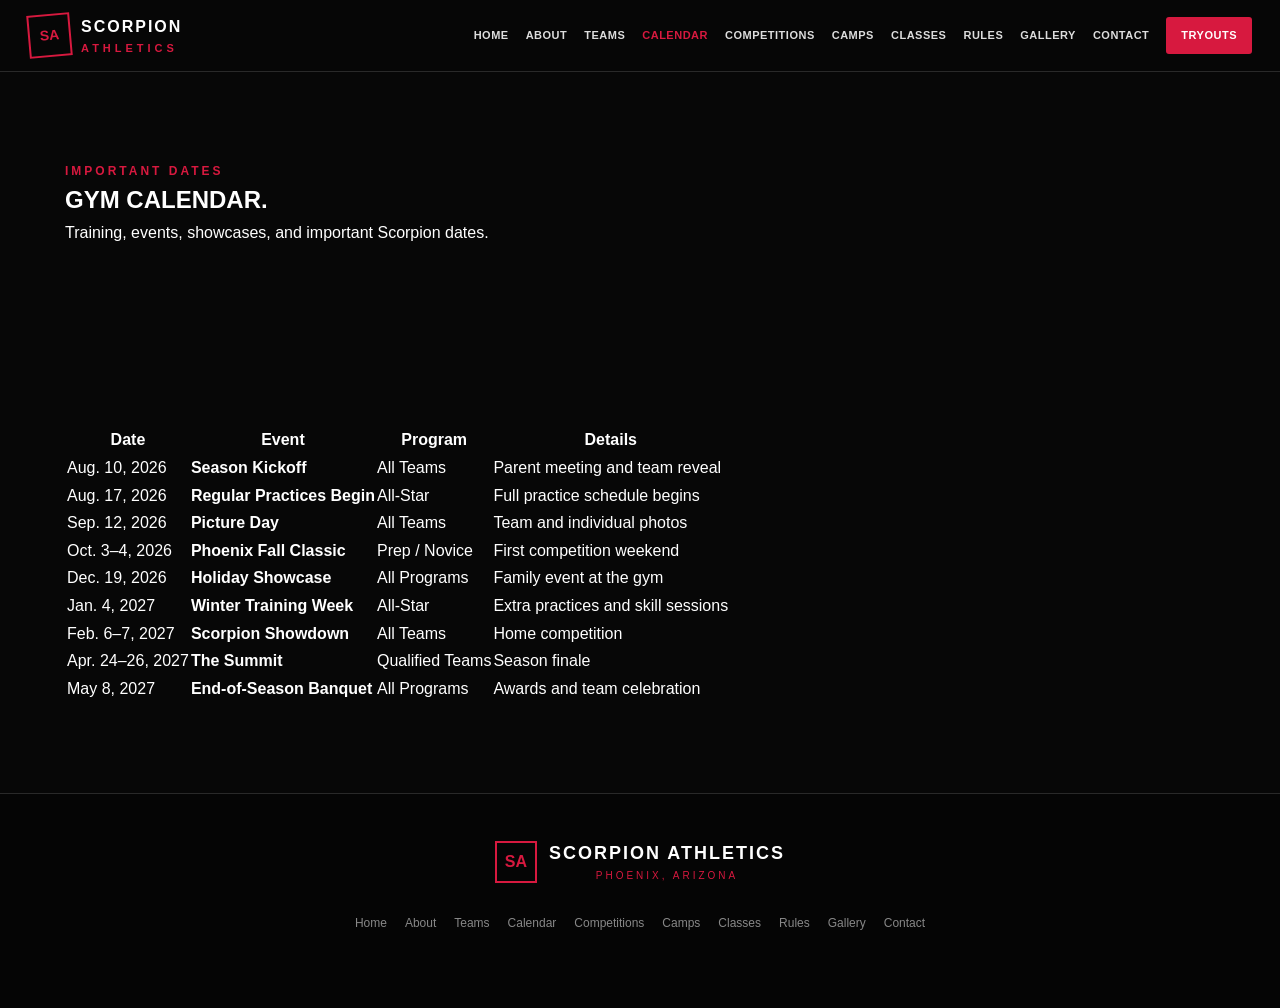
==== calendar.html @ 3fee91fb "Create calendar.html" ====
<!DOCTYPE html>
<html lang="en">

<head>

<meta charset="UTF-8">
<meta name="viewport" content="width=device-width, initial-scale=1.0">

<title>Calendar | Scorpion Athletics</title>

<link rel="stylesheet" href="style.css">

</head>

<body>

<header>

<div class="navbar">

<a class="logo" href="index.html">

<div class="logo-mark">SA</div>

<div>
<strong>SCORPION</strong>
<span>ATHLETICS</span>
</div>

</a>

<nav>

<a href="index.html">Home</a>
<a href="about.html">About</a>
<a href="teams.html">Teams</a>
<a class="active" href="calendar.html">Calendar</a>
<a href="competitions.html">Competitions</a>
<a href="camps.html">Camps</a>
<a href="classes.html">Classes</a>
<a href="rules.html">Rules</a>
<a href="gallery.html">Gallery</a>
<a href="contact.html">Contact</a>
<a class="tryout-button" href="tryouts.html">Tryouts</a>

</nav>

</div>

</header>


<section class="page-hero">

<div class="section-label">
IMPORTANT DATES
</div>

<h1>
GYM <span>CALENDAR.</span>
</h1>

<p>
Training, events, showcases, and
important Scorpion dates.
</p>

</section>


<section>

<div class="table-wrap">

<table class="schedule">

<tr>

<th>Date</th>
<th>Event</th>
<th>Program</th>
<th>Details</th>

</tr>


<tr>

<td>
Aug. 10, 2026
</td>

<td>
<strong>Season Kickoff</strong>
</td>

<td>
All Teams
</td>

<td>
Parent meeting and team reveal
</td>

</tr>


<tr>

<td>
Aug. 17, 2026
</td>

<td>
<strong>Regular Practices Begin</strong>
</td>

<td>
All-Star
</td>

<td>
Full practice schedule begins
</td>

</tr>


<tr>

<td>
Sep. 12, 2026
</td>

<td>
<strong>Picture Day</strong>
</td>

<td>
All Teams
</td>

<td>
Team and individual photos
</td>

</tr>


<tr>

<td>
Oct. 3–4, 2026
</td>

<td>
<strong>Phoenix Fall Classic</strong>
</td>

<td>
Prep / Novice
</td>

<td>
First competition weekend
</td>

</tr>


<tr>

<td>
Dec. 19, 2026
</td>

<td>
<strong>Holiday Showcase</strong>
</td>

<td>
All Programs
</td>

<td>
Family event at the gym
</td>

</tr>


<tr>

<td>
Jan. 4, 2027
</td>

<td>
<strong>Winter Training Week</strong>
</td>

<td>
All-Star
</td>

<td>
Extra practices and skill sessions
</td>

</tr>


<tr>

<td>
Feb. 6–7, 2027
</td>

<td>
<strong>Scorpion Showdown</strong>
</td>

<td>
All Teams
</td>

<td>
Home competition
</td>

</tr>


<tr>

<td>
Apr. 24–26, 2027
</td>

<td>
<strong>The Summit</strong>
</td>

<td>
Qualified Teams
</td>

<td>
Season finale
</td>

</tr>


<tr>

<td>
May 8, 2027
</td>

<td>
<strong>End-of-Season Banquet</strong>
</td>

<td>
All Programs
</td>

<td>
Awards and team celebration
</td>

</tr>

</table>

</div>

</section>


<footer>

<div class="footer-logo">

<div class="footer-mark">SA</div>

<div>
<strong>SCORPION ATHLETICS</strong>
<p>PHOENIX, ARIZONA</p>
</div>

</div>

<div class="footer-links">

<a href="index.html">Home</a>
<a href="about.html">About</a>
<a href="teams.html">Teams</a>
<a href="calendar.html">Calendar</a>
<a href="competitions.html">Competitions</a>
<a href="camps.html">Camps</a>
<a href="classes.html">Classes</a>
<a href="rules.html">Rules</a>
<a href="gallery.html">Gallery</a>
<a href="contact.html">Contact</a>

</div>

</footer>

</body>
</html>
---- style.css ----
/* =========================================
   SCORPION ATHLETICS
   WEBSITE STYLE
========================================= */

:root {

    --black: #070707;

    --dark: #0d0d0d;

    --card: #151515;

    --red: #d7193f;

    --dark-red: #94112d;

    --white: #ffffff;

    --gray: #a7a7a7;

    --border: #292929;

}


* {

    margin: 0;

    padding: 0;

    box-sizing: border-box;

    scroll-behavior: smooth;

}


body {

    background: var(--black);

    color: var(--white);

    font-family:
        Arial,
        Helvetica,
        sans-serif;

    line-height: 1.6;

}


a {

    color: inherit;

    text-decoration: none;

}


/* =========================================
   NAVIGATION
========================================= */


header {

    position: sticky;

    top: 0;

    z-index: 1000;

    background:
        rgba(7,7,7,.97);

    border-bottom:
        1px solid var(--border);

}


.navbar {

    max-width: 1400px;

    margin: auto;

    padding: 14px 28px;

    display: flex;

    justify-content: space-between;

    align-items: center;

    gap: 25px;

}


.logo {

    display: flex;

    align-items: center;

    gap: 10px;

    min-width: 190px;

}


.logo-mark {

    width: 43px;

    height: 43px;

    border:
        2px solid var(--red);

    display: flex;

    align-items: center;

    justify-content: center;

    color: var(--red);

    font-weight: 900;

    font-size: 14px;

    transform: rotate(-5deg);

}


.logo strong {

    display: block;

    font-size: 16px;

    letter-spacing: 2px;

}


.logo span {

    display: block;

    color: var(--red);

    font-size: 11px;

    letter-spacing: 4px;

    font-weight: bold;

}


nav {

    display: flex;

    align-items: center;

    flex-wrap: wrap;

    justify-content: flex-end;

    gap: 17px;

}


nav a {

    font-size: 11px;

    font-weight: 800;

    text-transform: uppercase;

    letter-spacing: .5px;

    color: #ddd;

}


nav a:hover,
nav a.active {

    color: var(--red);

}


.tryout-button {

    background: var(--red);

    color: white !important;

    padding: 10px 15px;

    border-radius: 3px;

}


/* =========================================
   HERO
========================================= */


.hero {

    min-height: 88vh;

    display: flex;

    align-items: center;

    justify-content: center;

    text-align: center;

    padding: 90px 25px;

    background:

        radial-gradient(
            circle at center,
            #501021 0%,
            #210b12 27%,
            #0b0809 58%,
            #070707 100%
        );

}


.hero-content {

    max-width: 900px;

}


.hero-logo {

    font-size: 24px;

    font-weight: 900;

    letter-spacing: 12px;

}


.hero-athletics {

    color: var(--red);

    font-weight: 900;

    letter-spacing: 8px;

    font-size: 14px;

}


.hero-location {

    margin-top: 20px;

    color: #aaa;

    font-size: 12px;

    letter-spacing: 4px;

    font-weight: bold;

}


.hero h1 {

    font-size:
        clamp(55px, 10vw, 125px);

    line-height: .85;

    letter-spacing: -6px;

    margin: 25px 0;

}


.hero h1 span {

    color: var(--red);

}


.hero p {

    color: #ccc;

    font-size: 19px;

    max-width: 650px;

    margin: auto;

}


.hero-buttons {

    margin-top: 30px;

}


.button {

    display: inline-block;

    padding: 14px 25px;

    background: var(--red);

    margin: 5px;

    font-size: 12px;

    font-weight: 900;

    letter-spacing: 1px;

    border-radius: 3px;

}


.button:hover {

    background: var(--dark-red);

}


.button.outline {

    background: transparent;

    border:
        1px solid #555;

}


/* =========================================
   SECTIONS
========================================= */


section {

    max-width: 1200px;

    margin: auto;

    padding: 90px 25px;

}


.section-label {

    color: var(--red);

    font-size: 12px;

    font-weight: 900;

    letter-spacing: 3px;

    text-transform: uppercase;

}


section h2 {

    font-size:
        clamp(35px, 5vw, 55px);

    line-height: 1;

    margin: 10px 0 25px;

}


.large-text {

    color: #aaa;

    max-width: 760px;

    font-size: 18px;

}


/* =========================================
   GYM INFORMATION
========================================= */


.gym-info {

    max-width: 100%;

    background: #101010;

    padding-left: max(25px, calc((100% - 1150px)/2));

    padding-right: max(25px, calc((100% - 1150px)/2));

}


.info-grid {

    display: grid;

    grid-template-columns:
        repeat(4, 1fr);

    gap: 15px;

    margin-top: 35px;

}


.info-card {

    background: #090909;

    border:
        1px solid var(--border);

    padding: 27px;

    min-height: 220px;

}


.info-card:hover {

    border-color: var(--red);

}


.info-icon {

    color: var(--red);

    font-size: 11px;

    letter-spacing: 2px;

    font-weight: bold;

    margin-bottom: 20px;

}


.info-card h3 {

    font-size: 20px;

    margin-bottom: 12px;

}


.info-card p {

    color: #999;

    font-size: 14px;

}


.info-card a {

    display: inline-block;

    margin-top: 18px;

    color: var(--red);

    font-size: 11px;

    font-weight: bold;

}


/* =========================================
   FOOTER
========================================= */


footer {

    background: #050505;

    border-top:
        1px solid var(--border);

    padding: 45px 25px;

    text-align: center;

}


.footer-logo {

    display: flex;

    justify-content: center;

    align-items: center;

    gap: 12px;

}


.footer-mark {

    width: 42px;

    height: 42px;

    border:
        2px solid var(--red);

    display: grid;

    place-items: center;

    color: var(--red);

    font-weight: bold;

}


.footer-logo strong {

    font-size: 18px;

    letter-spacing: 2px;

}


.footer-logo p {

    color: var(--red);

    font-size: 10px;

    letter-spacing: 3px;

}


.footer-links {

    display: flex;

    justify-content: center;

    flex-wrap: wrap;

    gap: 18px;

    margin: 30px 0;

}


.footer-links a {

    color: #888;

    font-size: 12px;

}


.footer-links a:hover {

    color: var(--red);

}


.copyright {

    color: #555;

    font-size: 11px;

}


/* =========================================
   MOBILE
========================================= */


@media(max-width: 1100px) {

    .navbar {

        flex-direction: column;

    }

    nav {

        justify-content: center;

    }

    .info-grid {

        grid-template-columns:
            repeat(2,1fr);

    }

}


@media(max-width: 600px) {

    .info-grid {

        grid-template-columns: 1fr;

    }

    .hero h1 {

        letter-spacing: -3px;

    }

    nav {

        gap: 10px;

    }

}
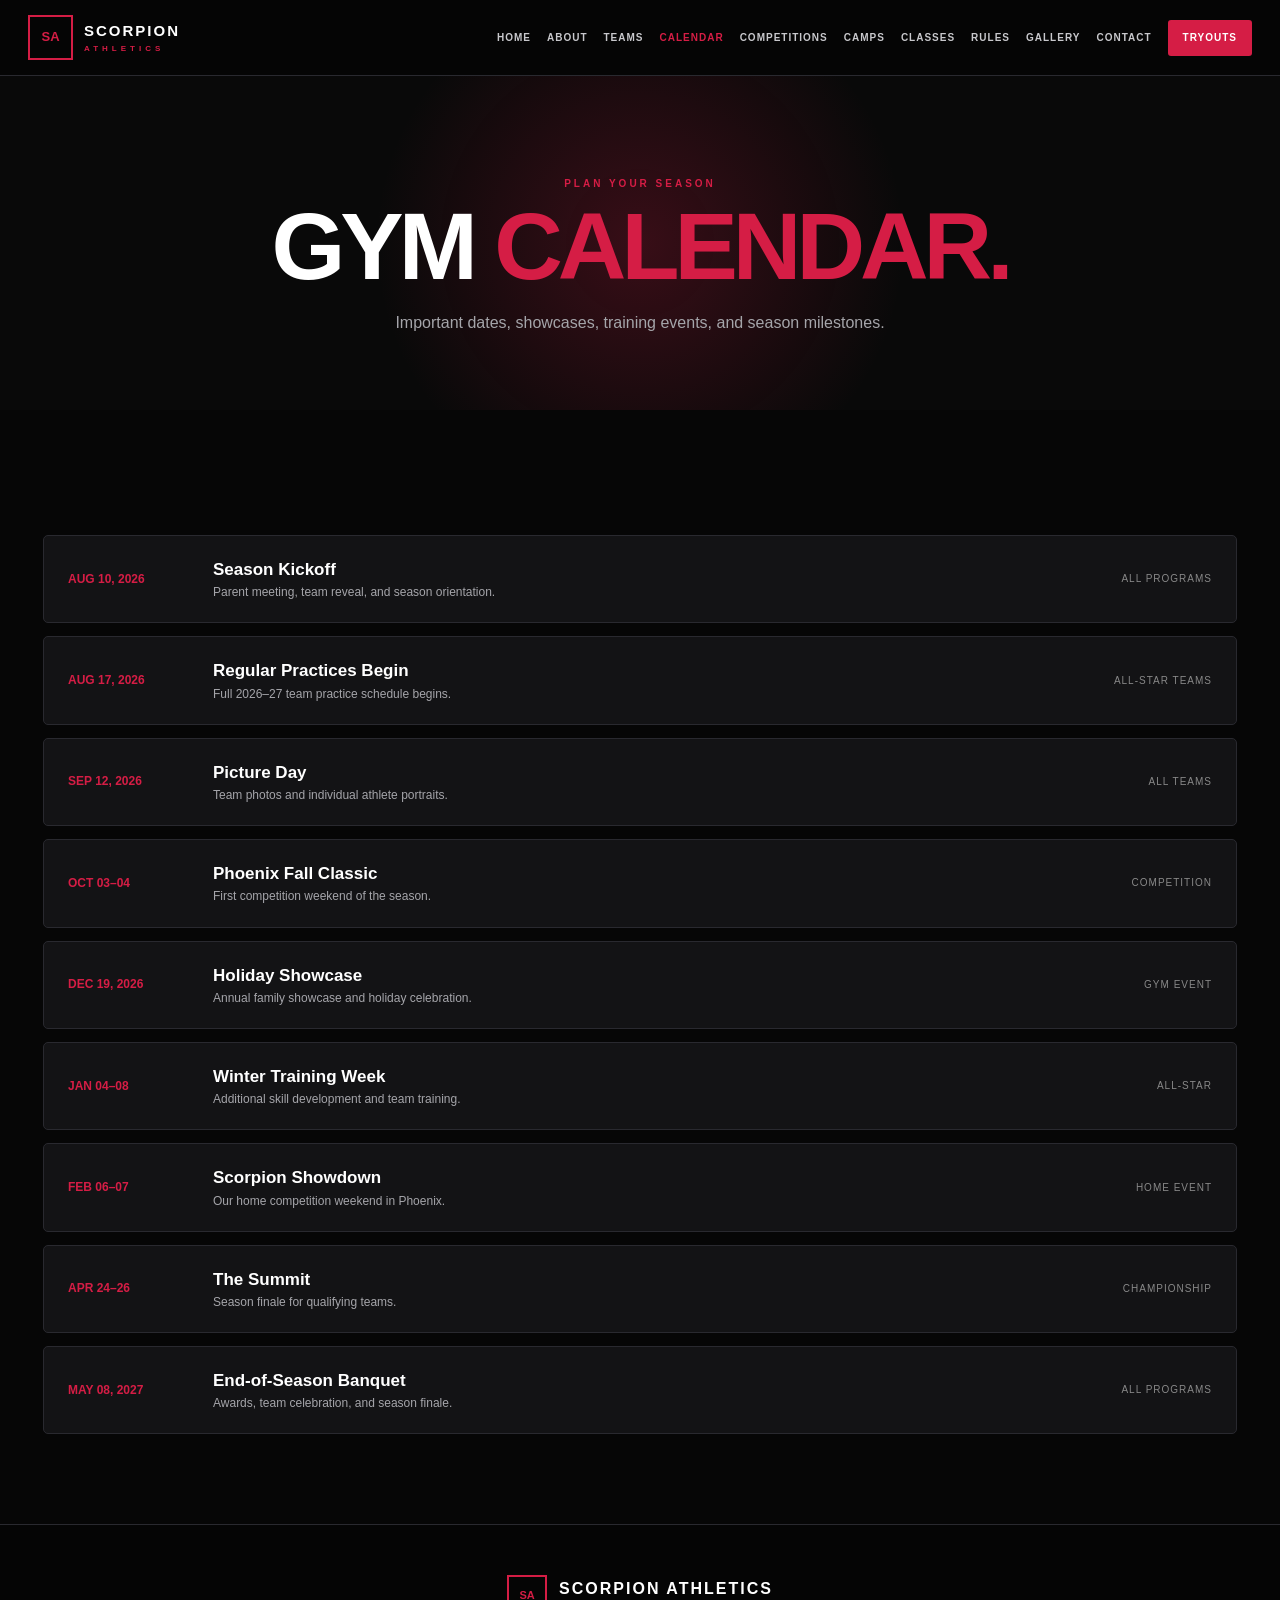
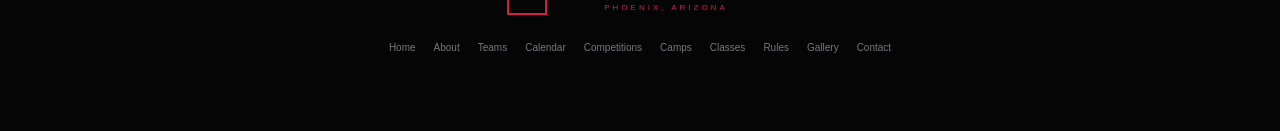
==== commit 75cfea77: "Create calendar.html with event listings Initial creation of the calendar page with events and struc" ====
--- a/calendar.html
+++ b/calendar.html
@@ -1,36 +1,26 @@
 <!DOCTYPE html>
 <html lang="en">
-
 <head>
-
 <meta charset="UTF-8">
 <meta name="viewport" content="width=device-width, initial-scale=1.0">
-
 <title>Calendar | Scorpion Athletics</title>
-
 <link rel="stylesheet" href="style.css">
-
 </head>
 
 <body>
 
 <header>
-
 <div class="navbar">
 
 <a class="logo" href="index.html">
-
 <div class="logo-mark">SA</div>
-
 <div>
 <strong>SCORPION</strong>
 <span>ATHLETICS</span>
 </div>
-
 </a>
 
 <nav>
-
 <a href="index.html">Home</a>
 <a href="about.html">About</a>
 <a href="teams.html">Teams</a>
@@ -42,27 +32,23 @@
 <a href="gallery.html">Gallery</a>
 <a href="contact.html">Contact</a>
 <a class="tryout-button" href="tryouts.html">Tryouts</a>
-
 </nav>
 
 </div>
-
 </header>
 
 
 <section class="page-hero">
 
-<div class="section-label">
-IMPORTANT DATES
-</div>
+<div class="section-label">PLAN YOUR SEASON</div>
 
 <h1>
 GYM <span>CALENDAR.</span>
 </h1>
 
 <p>
-Training, events, showcases, and
-important Scorpion dates.
+Important dates, showcases, training events,
+and season milestones.
 </p>
 
 </section>
@@ -70,209 +56,98 @@
 
 <section>
 
-<div class="table-wrap">
-
-<table class="schedule">
-
-<tr>
-
-<th>Date</th>
-<th>Event</th>
-<th>Program</th>
-<th>Details</th>
-
-</tr>
+<div class="calendar-list">
 
 
-<tr>
-
-<td>
-Aug. 10, 2026
-</td>
-
-<td>
-<strong>Season Kickoff</strong>
-</td>
-
-<td>
-All Teams
-</td>
-
-<td>
-Parent meeting and team reveal
-</td>
-
-</tr>
+<div class="calendar-item">
+<div class="calendar-date">AUG 10, 2026</div>
+<div>
+<h3>Season Kickoff</h3>
+<p>Parent meeting, team reveal, and season orientation.</p>
+</div>
+<div class="calendar-type">All Programs</div>
+</div>
 
 
-<tr>
-
-<td>
-Aug. 17, 2026
-</td>
-
-<td>
-<strong>Regular Practices Begin</strong>
-</td>
-
-<td>
-All-Star
-</td>
-
-<td>
-Full practice schedule begins
-</td>
-
-</tr>
+<div class="calendar-item">
+<div class="calendar-date">AUG 17, 2026</div>
+<div>
+<h3>Regular Practices Begin</h3>
+<p>Full 2026–27 team practice schedule begins.</p>
+</div>
+<div class="calendar-type">All-Star Teams</div>
+</div>
 
 
-<tr>
-
-<td>
-Sep. 12, 2026
-</td>
-
-<td>
-<strong>Picture Day</strong>
-</td>
-
-<td>
-All Teams
-</td>
-
-<td>
-Team and individual photos
-</td>
-
-</tr>
+<div class="calendar-item">
+<div class="calendar-date">SEP 12, 2026</div>
+<div>
+<h3>Picture Day</h3>
+<p>Team photos and individual athlete portraits.</p>
+</div>
+<div class="calendar-type">All Teams</div>
+</div>
 
 
-<tr>
-
-<td>
-Oct. 3–4, 2026
-</td>
-
-<td>
-<strong>Phoenix Fall Classic</strong>
-</td>
-
-<td>
-Prep / Novice
-</td>
-
-<td>
-First competition weekend
-</td>
-
-</tr>
+<div class="calendar-item">
+<div class="calendar-date">OCT 03–04</div>
+<div>
+<h3>Phoenix Fall Classic</h3>
+<p>First competition weekend of the season.</p>
+</div>
+<div class="calendar-type">Competition</div>
+</div>
 
 
-<tr>
-
-<td>
-Dec. 19, 2026
-</td>
-
-<td>
-<strong>Holiday Showcase</strong>
-</td>
-
-<td>
-All Programs
-</td>
-
-<td>
-Family event at the gym
-</td>
-
-</tr>
+<div class="calendar-item">
+<div class="calendar-date">DEC 19, 2026</div>
+<div>
+<h3>Holiday Showcase</h3>
+<p>Annual family showcase and holiday celebration.</p>
+</div>
+<div class="calendar-type">Gym Event</div>
+</div>
 
 
-<tr>
-
-<td>
-Jan. 4, 2027
-</td>
-
-<td>
-<strong>Winter Training Week</strong>
-</td>
-
-<td>
-All-Star
-</td>
-
-<td>
-Extra practices and skill sessions
-</td>
-
-</tr>
+<div class="calendar-item">
+<div class="calendar-date">JAN 04–08</div>
+<div>
+<h3>Winter Training Week</h3>
+<p>Additional skill development and team training.</p>
+</div>
+<div class="calendar-type">All-Star</div>
+</div>
 
 
-<tr>
-
-<td>
-Feb. 6–7, 2027
-</td>
-
-<td>
-<strong>Scorpion Showdown</strong>
-</td>
-
-<td>
-All Teams
-</td>
-
-<td>
-Home competition
-</td>
-
-</tr>
+<div class="calendar-item">
+<div class="calendar-date">FEB 06–07</div>
+<div>
+<h3>Scorpion Showdown</h3>
+<p>Our home competition weekend in Phoenix.</p>
+</div>
+<div class="calendar-type">Home Event</div>
+</div>
 
 
-<tr>
-
-<td>
-Apr. 24–26, 2027
-</td>
-
-<td>
-<strong>The Summit</strong>
-</td>
-
-<td>
-Qualified Teams
-</td>
-
-<td>
-Season finale
-</td>
-
-</tr>
+<div class="calendar-item">
+<div class="calendar-date">APR 24–26</div>
+<div>
+<h3>The Summit</h3>
+<p>Season finale for qualifying teams.</p>
+</div>
+<div class="calendar-type">Championship</div>
+</div>
 
 
-<tr>
+<div class="calendar-item">
+<div class="calendar-date">MAY 08, 2027</div>
+<div>
+<h3>End-of-Season Banquet</h3>
+<p>Awards, team celebration, and season finale.</p>
+</div>
+<div class="calendar-type">All Programs</div>
+</div>
 
-<td>
-May 8, 2027
-</td>
-
-<td>
-<strong>End-of-Season Banquet</strong>
-</td>
-
-<td>
-All Programs
-</td>
-
-<td>
-Awards and team celebration
-</td>
-
-</tr>
-
-</table>
 
 </div>
 
@@ -282,18 +157,14 @@
 <footer>
 
 <div class="footer-logo">
-
 <div class="footer-mark">SA</div>
-
 <div>
 <strong>SCORPION ATHLETICS</strong>
 <p>PHOENIX, ARIZONA</p>
 </div>
-
 </div>
 
 <div class="footer-links">
-
 <a href="index.html">Home</a>
 <a href="about.html">About</a>
 <a href="teams.html">Teams</a>
@@ -304,7 +175,6 @@
 <a href="rules.html">Rules</a>
 <a href="gallery.html">Gallery</a>
 <a href="contact.html">Contact</a>
-
 </div>
 
 </footer>
--- a/style.css
+++ b/style.css
@@ -1,695 +1,947 @@
-/* =========================================
-   SCORPION ATHLETICS
-   WEBSITE STYLE
-========================================= */
-
 :root {
-
-    --black: #070707;
-
-    --dark: #0d0d0d;
-
-    --card: #151515;
-
-    --red: #d7193f;
-
-    --dark-red: #94112d;
-
+    --black: #060606;
+    --dark: #0d0d0f;
+    --card: #141417;
+    --card2: #19191d;
+    --red: #d51d45;
+    --red-dark: #8d102d;
     --white: #ffffff;
-
-    --gray: #a7a7a7;
-
-    --border: #292929;
-
-}
-
+    --gray: #a5a5aa;
+    --muted: #69696f;
+    --border: #29292f;
+}
 
 * {
-
+    box-sizing: border-box;
     margin: 0;
-
     padding: 0;
-
-    box-sizing: border-box;
-
+}
+
+html {
     scroll-behavior: smooth;
-
-}
-
+}
 
 body {
-
+    font-family: Arial, Helvetica, sans-serif;
     background: var(--black);
-
     color: var(--white);
-
-    font-family:
-        Arial,
-        Helvetica,
-        sans-serif;
-
     line-height: 1.6;
-
-}
-
+}
 
 a {
-
     color: inherit;
-
     text-decoration: none;
-
-}
-
-
-/* =========================================
-   NAVIGATION
-========================================= */
-
+}
+
+button,
+input,
+select,
+textarea {
+    font-family: inherit;
+}
+
+/* NAVIGATION */
 
 header {
-
     position: sticky;
-
     top: 0;
-
     z-index: 1000;
-
-    background:
-        rgba(7,7,7,.97);
-
-    border-bottom:
-        1px solid var(--border);
-
-}
-
+    background: rgba(6, 6, 6, .96);
+    backdrop-filter: blur(15px);
+    border-bottom: 1px solid var(--border);
+}
 
 .navbar {
-
-    max-width: 1400px;
-
+    max-width: 1450px;
     margin: auto;
-
-    padding: 14px 28px;
-
+    padding: 15px 28px;
     display: flex;
-
+    align-items: center;
     justify-content: space-between;
-
+    gap: 25px;
+}
+
+.logo {
+    display: flex;
     align-items: center;
-
-    gap: 25px;
-
-}
-
-
-.logo {
-
+    gap: 11px;
+    min-width: 180px;
+}
+
+.logo-mark {
+    width: 45px;
+    height: 45px;
+    border: 2px solid var(--red);
+    display: grid;
+    place-items: center;
+    color: var(--red);
+    font-weight: 900;
+    font-size: 13px;
+}
+
+.logo strong {
+    display: block;
+    font-size: 15px;
+    letter-spacing: 2px;
+}
+
+.logo span {
+    display: block;
+    color: var(--red);
+    font-size: 8px;
+    font-weight: bold;
+    letter-spacing: 4px;
+}
+
+nav {
     display: flex;
-
     align-items: center;
-
-    gap: 10px;
-
-    min-width: 190px;
-
-}
-
-
-.logo-mark {
-
-    width: 43px;
-
-    height: 43px;
-
-    border:
-        2px solid var(--red);
-
-    display: flex;
-
-    align-items: center;
-
-    justify-content: center;
-
-    color: var(--red);
-
-    font-weight: 900;
-
-    font-size: 14px;
-
-    transform: rotate(-5deg);
-
-}
-
-
-.logo strong {
-
-    display: block;
-
-    font-size: 16px;
-
-    letter-spacing: 2px;
-
-}
-
-
-.logo span {
-
-    display: block;
-
-    color: var(--red);
-
-    font-size: 11px;
-
-    letter-spacing: 4px;
-
-    font-weight: bold;
-
-}
-
-
-nav {
-
-    display: flex;
-
-    align-items: center;
-
+    justify-content: flex-end;
     flex-wrap: wrap;
-
-    justify-content: flex-end;
-
-    gap: 17px;
-
-}
-
+    gap: 16px;
+}
 
 nav a {
-
-    font-size: 11px;
-
-    font-weight: 800;
-
+    color: #c8c8cc;
+    font-size: 10px;
     text-transform: uppercase;
-
-    letter-spacing: .5px;
-
-    color: #ddd;
-
-}
-
+    letter-spacing: 1px;
+    font-weight: 700;
+    transition: .2s;
+}
 
 nav a:hover,
 nav a.active {
-
-    color: var(--red);
-
-}
-
+    color: var(--red);
+}
 
 .tryout-button {
-
     background: var(--red);
-
     color: white !important;
-
     padding: 10px 15px;
-
     border-radius: 3px;
-
-}
-
-
-/* =========================================
-   HERO
-========================================= */
-
+}
+
+.tryout-button:hover {
+    background: #ed2851;
+}
+
+/* HERO */
 
 .hero {
-
     min-height: 88vh;
-
+    display: grid;
+    place-items: center;
+    text-align: center;
+    padding: 100px 25px;
+    position: relative;
+    overflow: hidden;
+    background:
+        radial-gradient(circle at 50% 40%, rgba(213,29,69,.30), transparent 34%),
+        radial-gradient(circle at 50% 100%, rgba(100,10,30,.20), transparent 45%),
+        #070707;
+}
+
+.hero::before {
+    content: "";
+    position: absolute;
+    inset: 0;
+    background-image:
+        linear-gradient(rgba(255,255,255,.025) 1px, transparent 1px),
+        linear-gradient(90deg, rgba(255,255,255,.025) 1px, transparent 1px);
+    background-size: 50px 50px;
+    mask-image: linear-gradient(to bottom, black, transparent);
+}
+
+.hero-content {
+    position: relative;
+    max-width: 1000px;
+}
+
+.hero-brand {
+    font-size: 26px;
+    font-weight: 900;
+    letter-spacing: 10px;
+}
+
+.hero-brand span {
+    display: block;
+    color: var(--red);
+    font-size: 12px;
+    letter-spacing: 7px;
+}
+
+.location {
+    margin-top: 18px;
+    color: #888;
+    font-size: 10px;
+    letter-spacing: 4px;
+    font-weight: bold;
+}
+
+.hero h1 {
+    font-size: clamp(55px, 10vw, 125px);
+    line-height: .84;
+    letter-spacing: -7px;
+    margin: 28px 0;
+}
+
+.hero h1 span,
+.page-hero h1 span {
+    color: var(--red);
+}
+
+.hero p {
+    max-width: 700px;
+    margin: auto;
+    color: #c3c3c7;
+    font-size: 17px;
+}
+
+.buttons {
+    margin-top: 30px;
+}
+
+.button {
+    display: inline-block;
+    border: none;
+    cursor: pointer;
+    background: var(--red);
+    color: white;
+    padding: 13px 23px;
+    margin: 4px;
+    border-radius: 3px;
+    font-size: 10px;
+    font-weight: 800;
+    letter-spacing: 1.5px;
+    transition: .2s;
+}
+
+.button:hover {
+    transform: translateY(-2px);
+    background: #ef2851;
+}
+
+.button.outline {
+    background: transparent;
+    border: 1px solid #4a4a50;
+}
+
+.button.outline:hover {
+    border-color: var(--red);
+}
+
+/* GENERAL SECTIONS */
+
+section {
+    max-width: 1250px;
+    margin: auto;
+    padding: 90px 28px;
+}
+
+.full {
+    max-width: none;
+    background: linear-gradient(180deg, #101012, #0b0b0d);
+}
+
+.section-label {
+    color: var(--red);
+    font-size: 10px;
+    font-weight: 800;
+    letter-spacing: 3px;
+    text-transform: uppercase;
+}
+
+.section-title {
+    font-size: clamp(36px, 5vw, 62px);
+    line-height: .95;
+    letter-spacing: -2px;
+    margin: 8px 0 24px;
+}
+
+.lead {
+    color: var(--gray);
+    max-width: 780px;
+    font-size: 16px;
+}
+
+.page-hero {
+    max-width: none;
+    text-align: center;
+    padding: 100px 25px 75px;
+    background:
+        radial-gradient(circle at center, rgba(213,29,69,.23), transparent 40%),
+        #090909;
+}
+
+.page-hero h1 {
+    font-size: clamp(48px, 8vw, 95px);
+    line-height: .9;
+    letter-spacing: -5px;
+    margin: 12px 0 20px;
+}
+
+.page-hero p {
+    max-width: 700px;
+    margin: auto;
+    color: var(--gray);
+}
+
+/* CARDS */
+
+.grid {
+    display: grid;
+    grid-template-columns: repeat(3, 1fr);
+    gap: 20px;
+    margin-top: 35px;
+}
+
+.grid2 {
+    display: grid;
+    grid-template-columns: repeat(2, 1fr);
+    gap: 20px;
+    margin-top: 35px;
+}
+
+.card {
+    background: linear-gradient(145deg, #17171a, #101012);
+    border: 1px solid var(--border);
+    padding: 30px;
+    border-radius: 6px;
+    transition: .25s;
+}
+
+.card:hover {
+    border-color: #692039;
+    transform: translateY(-3px);
+}
+
+.card h3 {
+    font-size: 23px;
+    margin: 7px 0 10px;
+}
+
+.card p {
+    color: var(--gray);
+    font-size: 13px;
+}
+
+.tag {
+    color: var(--red);
+    font-size: 9px;
+    font-weight: 800;
+    letter-spacing: 2px;
+    text-transform: uppercase;
+}
+
+/* INFO CARDS */
+
+.info-grid {
+    display: grid;
+    grid-template-columns: repeat(4, 1fr);
+    gap: 16px;
+    margin-top: 32px;
+}
+
+.info-card {
+    background: #09090a;
+    border: 1px solid var(--border);
+    padding: 27px;
+    min-height: 190px;
+    border-radius: 5px;
+}
+
+.info-card h3 {
+    margin: 10px 0;
+    font-size: 20px;
+}
+
+.info-card p {
+    color: var(--gray);
+    font-size: 13px;
+}
+
+/* TEAM CARDS */
+
+.team-grid {
+    display: grid;
+    grid-template-columns: repeat(3, 1fr);
+    gap: 18px;
+    margin-top: 30px;
+}
+
+.team-card {
+    position: relative;
+    min-height: 180px;
+    padding: 28px;
+    background: linear-gradient(145deg, #17171a, #0e0e10);
+    border: 1px solid var(--border);
+    border-radius: 5px;
+    transition: .25s;
+}
+
+.team-card:hover {
+    border-color: var(--red);
+    transform: translateY(-4px);
+}
+
+.team-level {
+    color: var(--red);
+    font-size: 9px;
+    font-weight: 800;
+    letter-spacing: 2px;
+    text-transform: uppercase;
+}
+
+.team-name {
+    font-size: 29px;
+    font-weight: 900;
+}
+
+.team-division {
+    color: #999;
+    font-size: 12px;
+}
+
+.team-number {
+    position: absolute;
+    top: 8px;
+    right: 16px;
+    color: #25252a;
+    font-size: 34px;
+    font-weight: 900;
+}
+
+.featured {
+    background: linear-gradient(145deg, #251017, #10090b);
+    border-color: #55152a;
+}
+
+/* EVENT CARDS */
+
+.event-list {
+    display: grid;
+    gap: 18px;
+    margin-top: 35px;
+}
+
+.event-card {
+    display: grid;
+    grid-template-columns: 130px 1fr 240px;
+    align-items: center;
+    gap: 25px;
+    background: linear-gradient(145deg, #17171a, #101012);
+    border: 1px solid var(--border);
+    border-radius: 6px;
+    padding: 23px 25px;
+    transition: .2s;
+}
+
+.event-card:hover {
+    border-color: #6b2037;
+}
+
+.event-date {
+    text-align: center;
+    border-right: 1px solid var(--border);
+    padding-right: 20px;
+}
+
+.event-date .month {
+    display: block;
+    color: var(--red);
+    font-size: 10px;
+    letter-spacing: 2px;
+    font-weight: 800;
+}
+
+.event-date .day {
+    display: block;
+    font-size: 34px;
+    font-weight: 900;
+    line-height: 1;
+}
+
+.event-info h3 {
+    font-size: 21px;
+    margin-bottom: 3px;
+}
+
+.event-info p {
+    color: var(--gray);
+    font-size: 13px;
+}
+
+.event-teams {
+    color: #aaa;
+    font-size: 11px;
+    border-left: 1px solid var(--border);
+    padding-left: 20px;
+}
+
+.event-teams strong {
+    color: white;
+    display: block;
+    margin-bottom: 3px;
+}
+
+/* CALENDAR */
+
+.calendar-list {
+    display: grid;
+    gap: 13px;
+    margin-top: 35px;
+}
+
+.calendar-item {
+    display: grid;
+    grid-template-columns: 125px 1fr 180px;
+    gap: 20px;
+    align-items: center;
+    padding: 20px 24px;
+    background: #131315;
+    border: 1px solid var(--border);
+    border-radius: 5px;
+}
+
+.calendar-date {
+    color: var(--red);
+    font-weight: 800;
+    font-size: 12px;
+}
+
+.calendar-item h3 {
+    font-size: 17px;
+}
+
+.calendar-item p {
+    color: var(--gray);
+    font-size: 12px;
+}
+
+.calendar-type {
+    text-align: right;
+    color: #888;
+    font-size: 10px;
+    text-transform: uppercase;
+    letter-spacing: 1px;
+}
+
+/* RULES */
+
+.rules-grid {
+    display: grid;
+    grid-template-columns: repeat(2, 1fr);
+    gap: 18px;
+    margin-top: 35px;
+}
+
+.rule-box {
+    padding: 28px;
+    min-height: 175px;
+    background: linear-gradient(145deg, #18181b, #101012);
+    border: 1px solid var(--border);
+    border-radius: 6px;
+    position: relative;
+}
+
+.rule-number {
+    color: #3a3a40;
+    font-size: 38px;
+    font-weight: 900;
+    position: absolute;
+    top: 12px;
+    right: 18px;
+}
+
+.rule-box h3 {
+    font-size: 21px;
+    margin: 5px 0 9px;
+}
+
+.rule-box p {
+    color: var(--gray);
+    font-size: 13px;
+}
+
+/* CLASSES */
+
+.class-grid {
+    display: grid;
+    grid-template-columns: repeat(2, 1fr);
+    gap: 20px;
+    margin-top: 35px;
+}
+
+.class-card {
+    padding: 32px;
+    background: linear-gradient(145deg, #18181b, #101012);
+    border: 1px solid var(--border);
+    border-radius: 6px;
+}
+
+.class-card h3 {
+    font-size: 25px;
+    margin: 7px 0;
+}
+
+.class-meta {
     display: flex;
-
+    flex-wrap: wrap;
+    gap: 7px;
+    margin: 18px 0;
+}
+
+.pill {
+    background: #242428;
+    border: 1px solid #333339;
+    color: #bbb;
+    padding: 6px 9px;
+    font-size: 9px;
+    border-radius: 20px;
+    text-transform: uppercase;
+    letter-spacing: 1px;
+}
+
+/* COACHES */
+
+.coach-grid {
+    display: grid;
+    grid-template-columns: repeat(3, 1fr);
+    gap: 18px;
+    margin-top: 30px;
+}
+
+.coach-card {
+    background: #141416;
+    border: 1px solid var(--border);
+    border-radius: 6px;
+    padding: 27px;
+}
+
+.coach-avatar {
+    width: 55px;
+    height: 55px;
+    border-radius: 50%;
+    background: #242429;
+    border: 1px solid #44444a;
+    display: grid;
+    place-items: center;
+    color: var(--red);
+    font-weight: 900;
+    margin-bottom: 17px;
+}
+
+.coach-card h3 {
+    font-size: 20px;
+}
+
+.coach-role {
+    color: var(--red);
+    font-size: 10px;
+    text-transform: uppercase;
+    letter-spacing: 1px;
+}
+
+.coach-card p {
+    color: var(--gray);
+    font-size: 12px;
+    margin-top: 10px;
+}
+
+/* FORMS */
+
+.form {
+    max-width: 850px;
+    background: #111113;
+    border: 1px solid var(--border);
+    border-radius: 6px;
+    padding: 32px;
+    margin-top: 35px;
+}
+
+.form-grid {
+    display: grid;
+    grid-template-columns: 1fr 1fr;
+    gap: 17px;
+}
+
+.form-row {
+    margin-bottom: 17px;
+}
+
+label {
+    display: block;
+    color: #cfcfd2;
+    font-size: 10px;
+    font-weight: 800;
+    text-transform: uppercase;
+    letter-spacing: 1px;
+}
+
+input,
+select,
+textarea {
+    display: block;
+    width: 100%;
+    margin-top: 7px;
+    padding: 12px;
+    background: #080809;
+    color: white;
+    border: 1px solid #34343a;
+    border-radius: 4px;
+    outline: none;
+}
+
+input:focus,
+select:focus,
+textarea:focus {
+    border-color: var(--red);
+}
+
+textarea {
+    min-height: 120px;
+    resize: vertical;
+}
+
+/* NOTICE */
+
+.notice {
+    padding: 18px 20px;
+    margin-top: 25px;
+    border-left: 3px solid var(--red);
+    background: #190a0f;
+    color: #c6c6c9;
+    border-radius: 2px;
+    font-size: 13px;
+}
+
+/* GALLERY */
+
+.gallery-intro {
+    max-width: 800px;
+}
+
+.gallery-section {
+    margin-top: 55px;
+}
+
+.gallery-section h2 {
+    font-size: 30px;
+    margin-bottom: 5px;
+}
+
+.gallery-section > p {
+    color: var(--gray);
+    font-size: 13px;
+}
+
+.gallery-grid {
+    display: grid;
+    grid-template-columns: repeat(3, 1fr);
+    gap: 15px;
+    margin-top: 22px;
+}
+
+.photo {
+    min-height: 240px;
+    background:
+        linear-gradient(135deg, #1b1b1f, #0d0d0f);
+    border: 1px solid var(--border);
+    border-radius: 5px;
+    display: grid;
+    place-items: center;
+    text-align: center;
+    color: #68686e;
+    font-size: 11px;
+    font-weight: 800;
+    letter-spacing: 2px;
+    transition: .2s;
+}
+
+.photo:hover {
+    border-color: var(--red);
+}
+
+/* PASSWORD */
+
+.password-screen {
+    min-height: 65vh;
+    display: grid;
+    place-items: center;
+    text-align: center;
+    padding: 70px 25px;
+}
+
+.password-box {
+    max-width: 500px;
+    background: #131315;
+    border: 1px solid var(--border);
+    border-radius: 7px;
+    padding: 45px 35px;
+}
+
+.password-icon {
+    width: 65px;
+    height: 65px;
+    margin: 0 auto 20px;
+    border: 1px solid var(--red);
+    color: var(--red);
+    display: grid;
+    place-items: center;
+    font-size: 22px;
+}
+
+.password-box h2 {
+    font-size: 31px;
+    margin-bottom: 8px;
+}
+
+.password-box p {
+    color: var(--gray);
+    font-size: 13px;
+    margin-bottom: 20px;
+}
+
+.password-box input {
+    text-align: center;
+}
+
+/* FOOTER */
+
+footer {
+    border-top: 1px solid var(--border);
+    background: #050505;
+    padding: 50px 25px;
+    text-align: center;
+}
+
+.footer-logo {
+    display: flex;
     align-items: center;
-
     justify-content: center;
-
-    text-align: center;
-
-    padding: 90px 25px;
-
-    background:
-
-        radial-gradient(
-            circle at center,
-            #501021 0%,
-            #210b12 27%,
-            #0b0809 58%,
-            #070707 100%
-        );
-
-}
-
-
-.hero-content {
-
-    max-width: 900px;
-
-}
-
-
-.hero-logo {
-
-    font-size: 24px;
-
+    gap: 12px;
+}
+
+.footer-mark {
+    width: 40px;
+    height: 40px;
+    border: 2px solid var(--red);
+    color: var(--red);
+    display: grid;
+    place-items: center;
+    font-size: 11px;
     font-weight: 900;
-
-    letter-spacing: 12px;
-
-}
-
-
-.hero-athletics {
-
-    color: var(--red);
-
-    font-weight: 900;
-
-    letter-spacing: 8px;
-
-    font-size: 14px;
-
-}
-
-
-.hero-location {
-
-    margin-top: 20px;
-
-    color: #aaa;
-
-    font-size: 12px;
-
-    letter-spacing: 4px;
-
-    font-weight: bold;
-
-}
-
-
-.hero h1 {
-
-    font-size:
-        clamp(55px, 10vw, 125px);
-
-    line-height: .85;
-
-    letter-spacing: -6px;
-
+}
+
+.footer-logo strong {
+    display: block;
+    letter-spacing: 2px;
+}
+
+.footer-logo p {
+    color: var(--red);
+    font-size: 8px;
+    letter-spacing: 3px;
+}
+
+.footer-links {
+    display: flex;
+    flex-wrap: wrap;
+    justify-content: center;
+    gap: 18px;
     margin: 25px 0;
-
-}
-
-
-.hero h1 span {
-
-    color: var(--red);
-
-}
-
-
-.hero p {
-
-    color: #ccc;
-
-    font-size: 19px;
-
-    max-width: 650px;
-
-    margin: auto;
-
-}
-
-
-.hero-buttons {
-
-    margin-top: 30px;
-
-}
-
-
-.button {
-
-    display: inline-block;
-
-    padding: 14px 25px;
-
-    background: var(--red);
-
-    margin: 5px;
-
-    font-size: 12px;
-
-    font-weight: 900;
-
-    letter-spacing: 1px;
-
-    border-radius: 3px;
-
-}
-
-
-.button:hover {
-
-    background: var(--dark-red);
-
-}
-
-
-.button.outline {
-
-    background: transparent;
-
-    border:
-        1px solid #555;
-
-}
-
-
-/* =========================================
-   SECTIONS
-========================================= */
-
-
-section {
-
-    max-width: 1200px;
-
-    margin: auto;
-
-    padding: 90px 25px;
-
-}
-
-
-.section-label {
-
-    color: var(--red);
-
-    font-size: 12px;
-
-    font-weight: 900;
-
-    letter-spacing: 3px;
-
-    text-transform: uppercase;
-
-}
-
-
-section h2 {
-
-    font-size:
-        clamp(35px, 5vw, 55px);
-
-    line-height: 1;
-
-    margin: 10px 0 25px;
-
-}
-
-
-.large-text {
-
-    color: #aaa;
-
-    max-width: 760px;
-
-    font-size: 18px;
-
-}
-
-
-/* =========================================
-   GYM INFORMATION
-========================================= */
-
-
-.gym-info {
-
-    max-width: 100%;
-
-    background: #101010;
-
-    padding-left: max(25px, calc((100% - 1150px)/2));
-
-    padding-right: max(25px, calc((100% - 1150px)/2));
-
-}
-
-
-.info-grid {
-
-    display: grid;
-
-    grid-template-columns:
-        repeat(4, 1fr);
-
-    gap: 15px;
-
-    margin-top: 35px;
-
-}
-
-
-.info-card {
-
-    background: #090909;
-
-    border:
-        1px solid var(--border);
-
-    padding: 27px;
-
-    min-height: 220px;
-
-}
-
-
-.info-card:hover {
-
-    border-color: var(--red);
-
-}
-
-
-.info-icon {
-
-    color: var(--red);
-
-    font-size: 11px;
-
-    letter-spacing: 2px;
-
-    font-weight: bold;
-
-    margin-bottom: 20px;
-
-}
-
-
-.info-card h3 {
-
-    font-size: 20px;
-
-    margin-bottom: 12px;
-
-}
-
-
-.info-card p {
-
-    color: #999;
-
-    font-size: 14px;
-
-}
-
-
-.info-card a {
-
-    display: inline-block;
-
-    margin-top: 18px;
-
-    color: var(--red);
-
-    font-size: 11px;
-
-    font-weight: bold;
-
-}
-
-
-/* =========================================
-   FOOTER
-========================================= */
-
-
-footer {
-
-    background: #050505;
-
-    border-top:
-        1px solid var(--border);
-
-    padding: 45px 25px;
-
-    text-align: center;
-
-}
-
-
-.footer-logo {
-
-    display: flex;
-
-    justify-content: center;
-
-    align-items: center;
-
-    gap: 12px;
-
-}
-
-
-.footer-mark {
-
-    width: 42px;
-
-    height: 42px;
-
-    border:
-        2px solid var(--red);
-
-    display: grid;
-
-    place-items: center;
-
-    color: var(--red);
-
-    font-weight: bold;
-
-}
-
-
-.footer-logo strong {
-
-    font-size: 18px;
-
-    letter-spacing: 2px;
-
-}
-
-
-.footer-logo p {
-
-    color: var(--red);
-
+}
+
+.footer-links a {
+    color: #77777d;
     font-size: 10px;
-
-    letter-spacing: 3px;
-
-}
-
-
-.footer-links {
-
-    display: flex;
-
-    justify-content: center;
-
-    flex-wrap: wrap;
-
-    gap: 18px;
-
-    margin: 30px 0;
-
-}
-
-
-.footer-links a {
-
-    color: #888;
-
-    font-size: 12px;
-
-}
-
+}
 
 .footer-links a:hover {
-
-    color: var(--red);
-
-}
-
+    color: white;
+}
 
 .copyright {
-
-    color: #555;
-
-    font-size: 11px;
-
-}
-
-
-/* =========================================
-   MOBILE
-========================================= */
-
-
-@media(max-width: 1100px) {
+    color: #44444a;
+    font-size: 9px;
+}
+
+/* MOBILE */
+
+@media (max-width: 1100px) {
 
     .navbar {
-
         flex-direction: column;
-
-    }
+    }
+
+    .logo {
+        justify-content: center;
+    }
+
+    .info-grid {
+        grid-template-columns: repeat(2, 1fr);
+    }
+
+    .team-grid,
+    .coach-grid {
+        grid-template-columns: repeat(2, 1fr);
+    }
+}
+
+@media (max-width: 750px) {
 
     nav {
-
         justify-content: center;
-
+        gap: 10px;
+    }
+
+    .grid,
+    .grid2,
+    .class-grid,
+    .rules-grid,
+    .team-grid,
+    .coach-grid,
+    .gallery-grid {
+        grid-template-columns: 1fr;
     }
 
     .info-grid {
-
-        grid-template-columns:
-            repeat(2,1fr);
-
-    }
-
-}
-
-
-@media(max-width: 600px) {
-
-    .info-grid {
-
         grid-template-columns: 1fr;
-
+    }
+
+    .event-card,
+    .calendar-item {
+        grid-template-columns: 1fr;
+        gap: 12px;
+    }
+
+    .event-date {
+        text-align: left;
+        border-right: none;
+        border-bottom: 1px solid var(--border);
+        padding: 0 0 12px;
+    }
+
+    .event-teams {
+        border-left: none;
+        border-top: 1px solid var(--border);
+        padding: 12px 0 0;
+    }
+
+    .calendar-type {
+        text-align: left;
+    }
+
+    .form-grid {
+        grid-template-columns: 1fr;
     }
 
     .hero h1 {
-
+        letter-spacing: -4px;
+    }
+
+    .page-hero h1 {
         letter-spacing: -3px;
-
-    }
-
-    nav {
-
-        gap: 10px;
-
-    }
-
-}
+    }
+}
